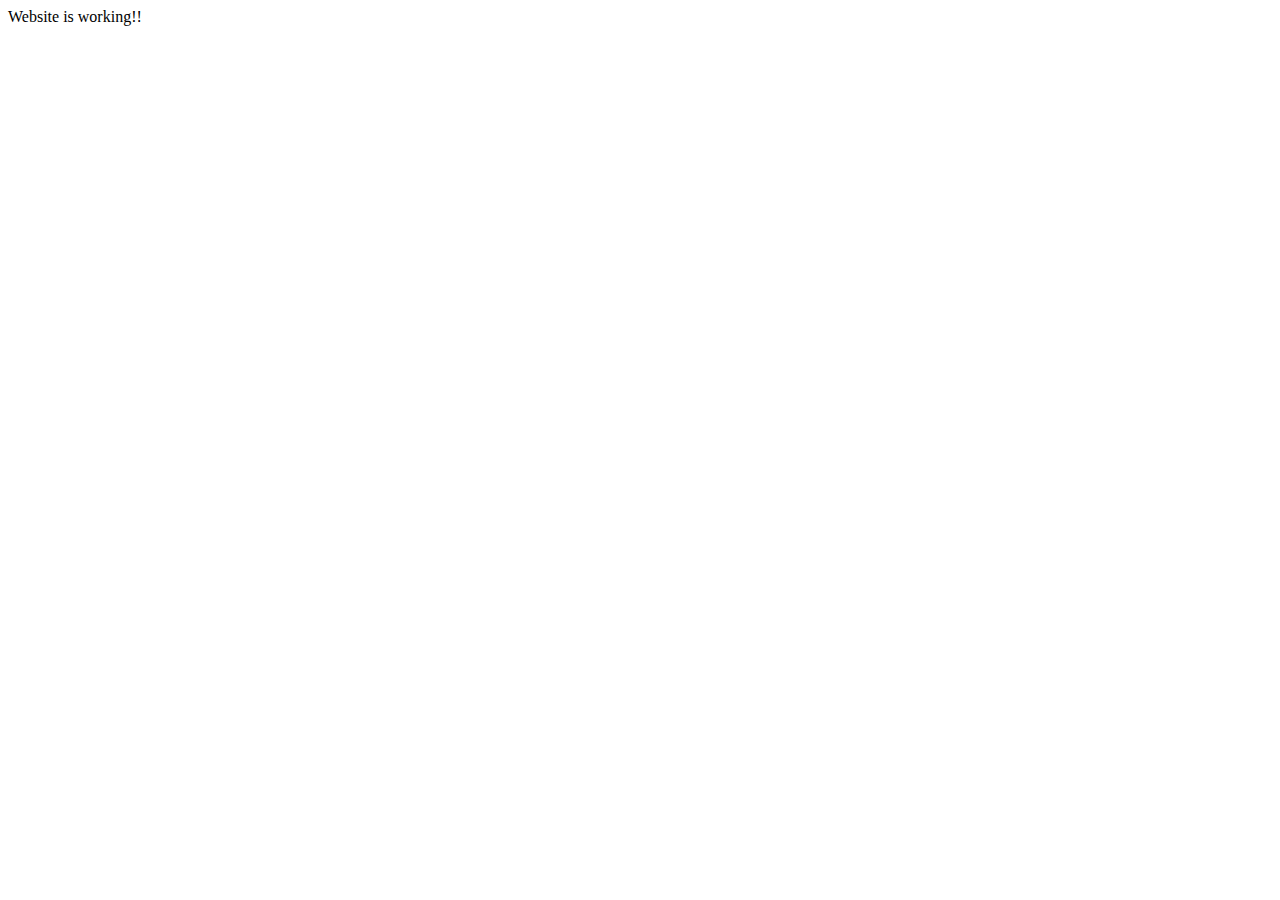
==== index.html @ 9a9344a9 "created index" ====
<!DOCTYPE html>
<html lang="en">
<head>
    <meta charset="UTF-8">
    <meta name="viewport" content="width=device-width, initial-scale=1.0">
    <title>Animal Conservation website</title>
</head>
<body>
    Website is working!!
</body>
</html>
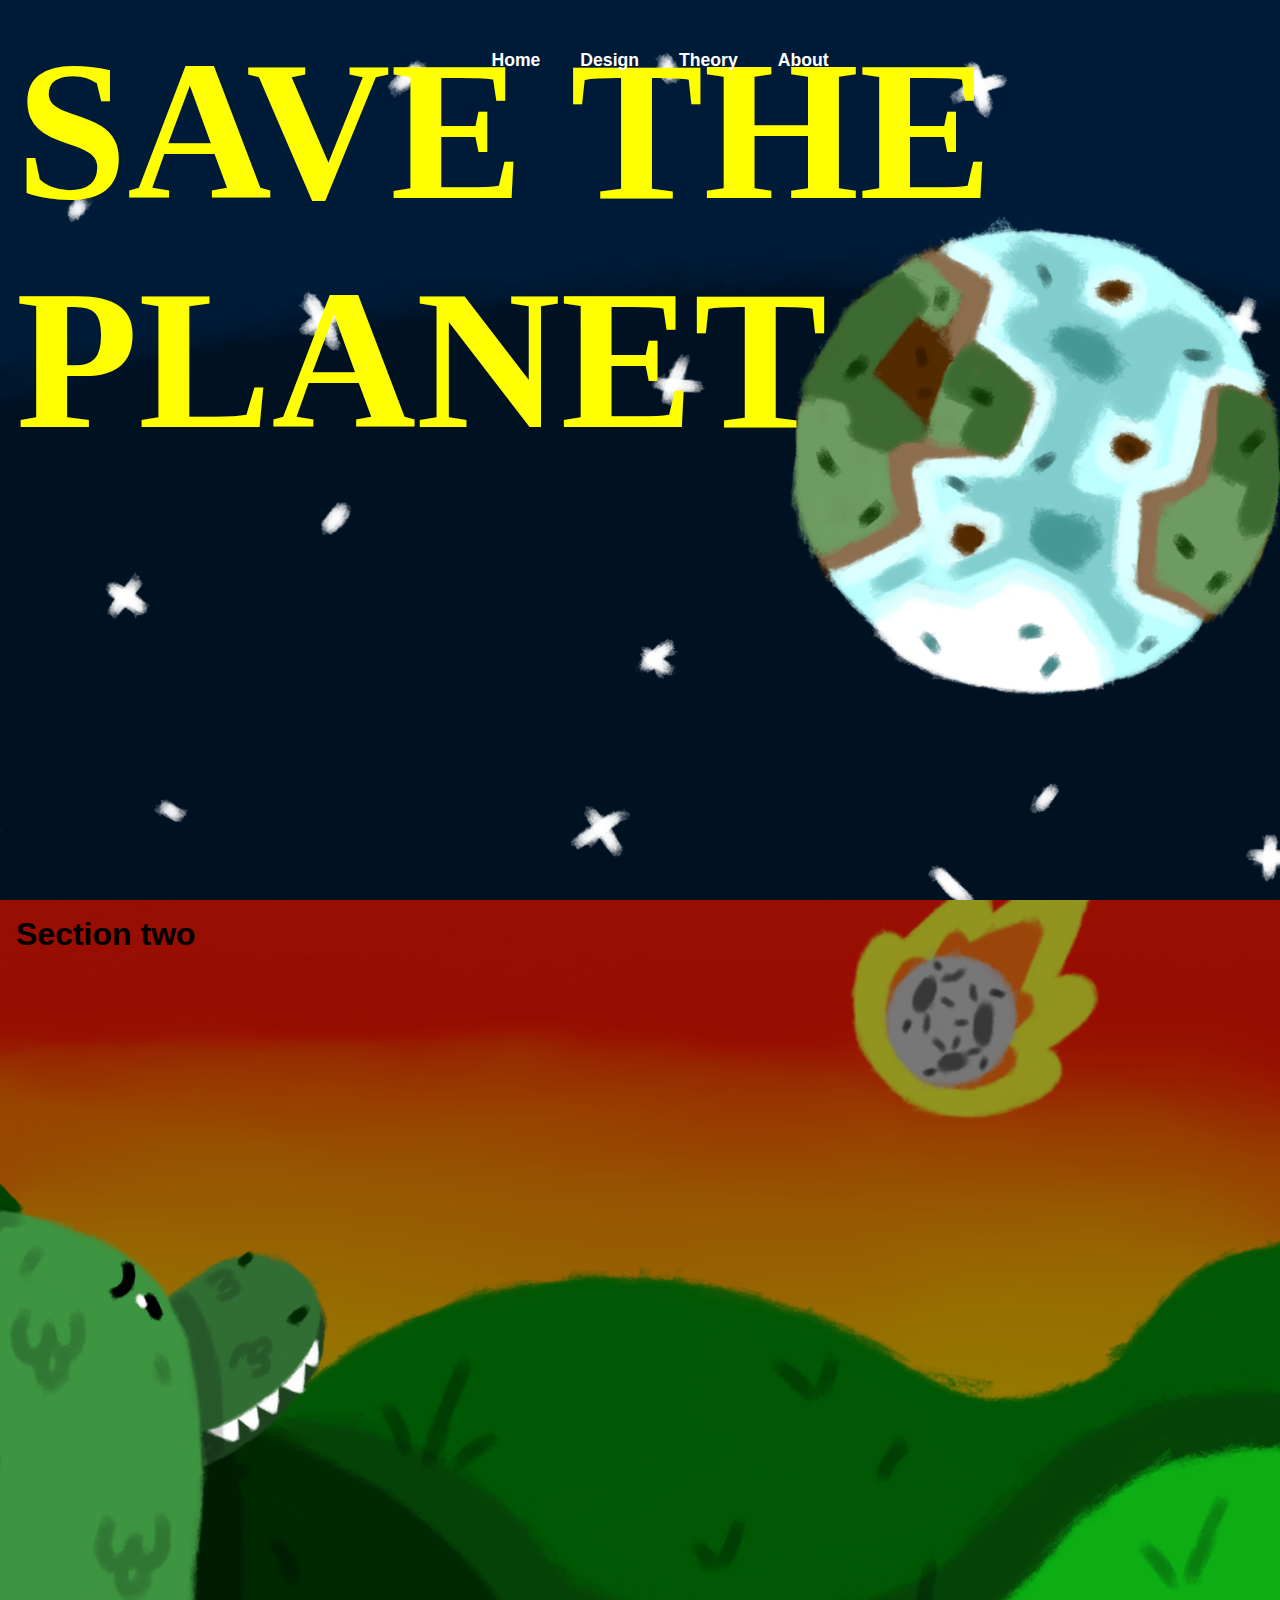
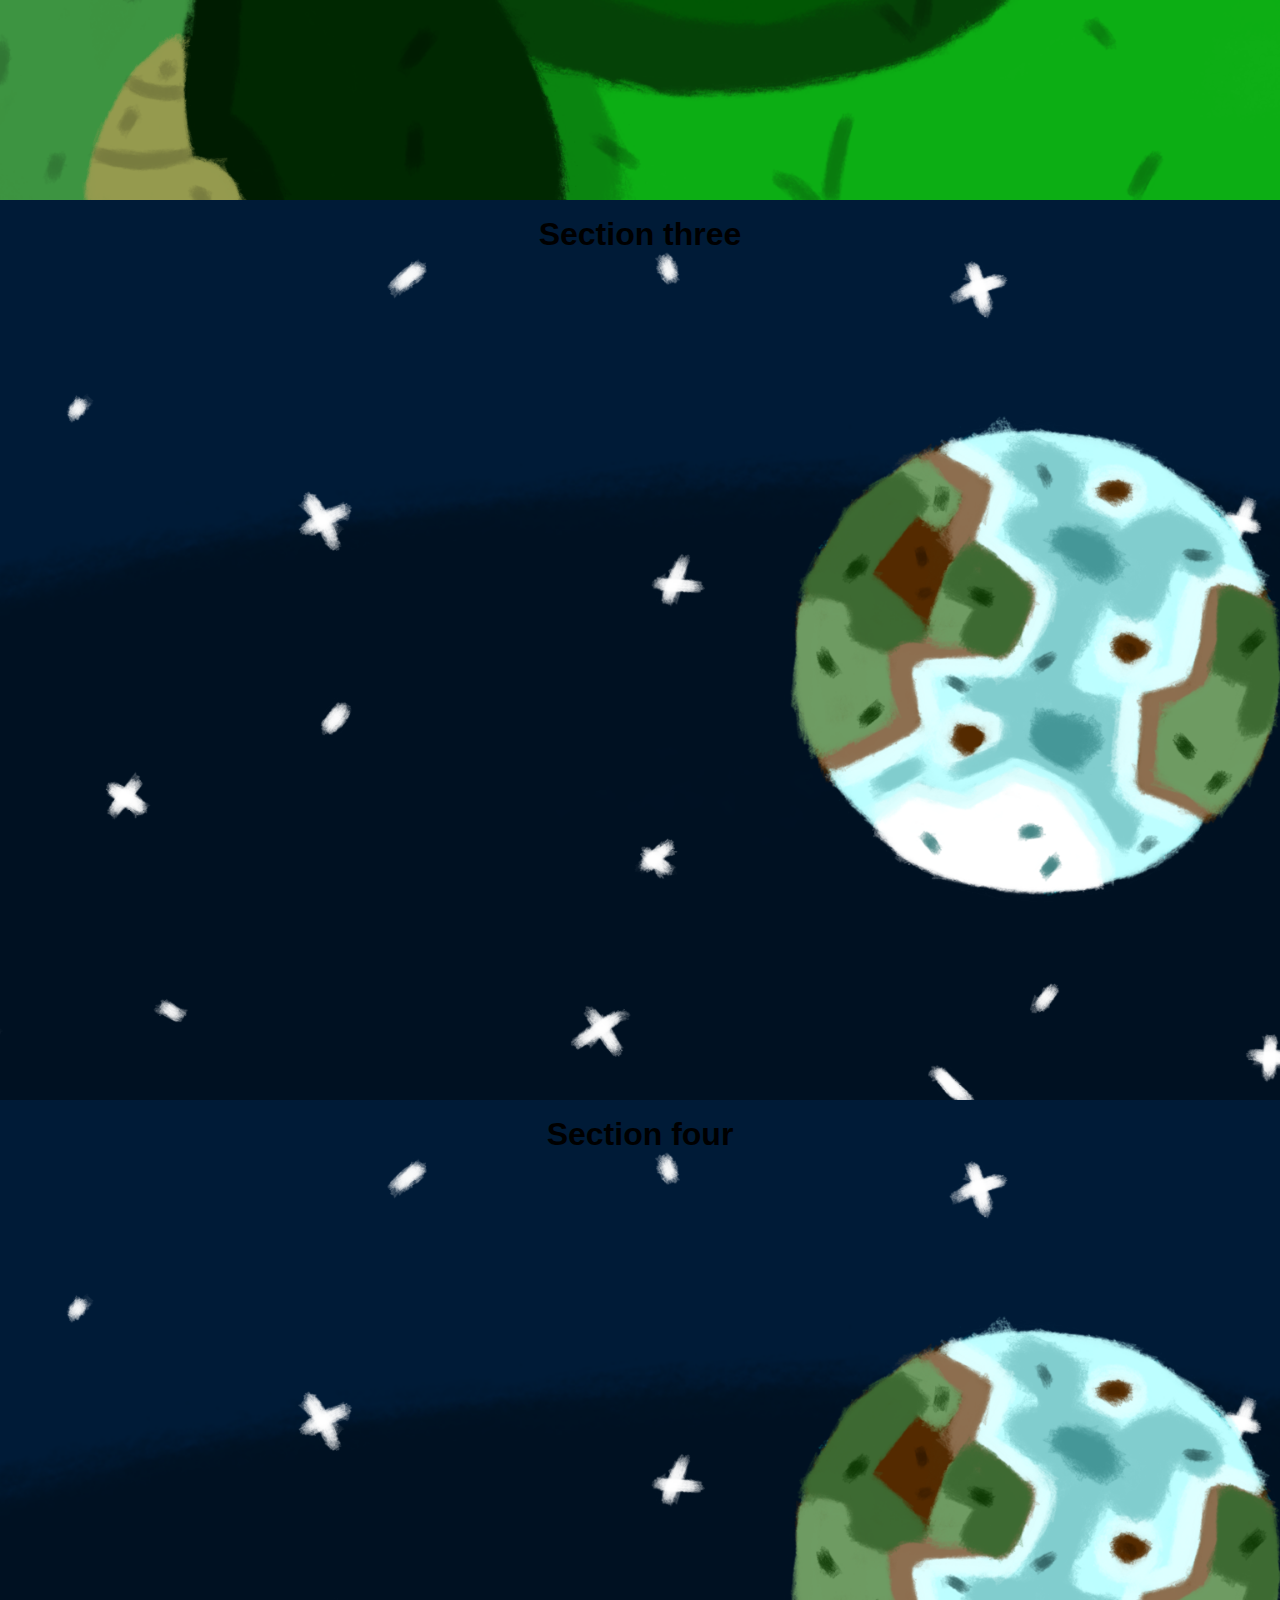
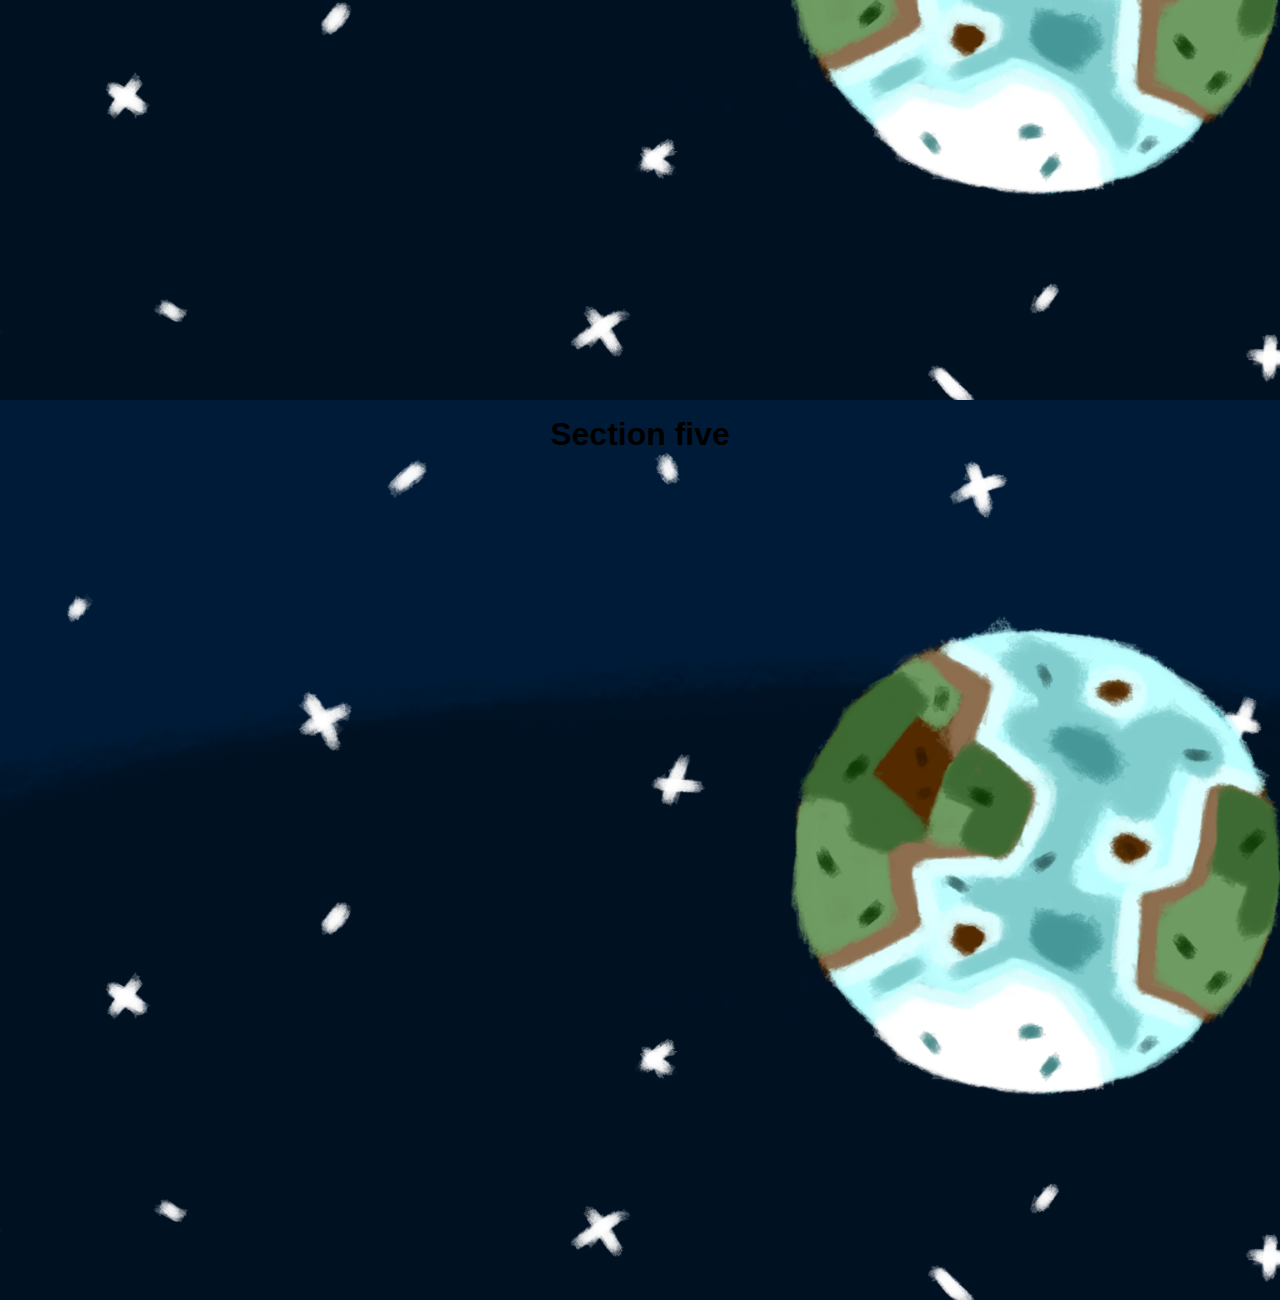
==== commit 4be12e66: "changes" ====
--- a/index.html
+++ b/index.html
@@ -3,9 +3,65 @@
 <head>
     <meta charset="UTF-8">
     <meta name="viewport" content="width=device-width, initial-scale=1.0">
+    <meta name="description" content="2438270 Interactive Media Webpage">
+    <meta name="description" content="Website Home page">
+    <meta name="description" content="Animal Conservation website">
+    <meta name="author" content="Brad Simbizi">
+    <meta name="Keywords" content=
+    "Brad, 
+    Brad Simbizi, 
+    Animal Conservation">
     <title>Animal Conservation website</title>
+    <link rel="stylesheet" href="./styles/scrollSnap.css">
+
+
+    <script type="application/Id+json">
+        {
+            "@content": ""
+            "@type": "Animal Conservation website",
+            "headline": "Animal Conservation website",
+            "author":[{
+                "@type": "Person",
+                "name":"Brad Simbizi",
+                "url": ""
+            }]
+        }
+    </script>
 </head>
+
 <body>
-    Website is working!!
+    <header>
+        <nav>
+
+        </nav>
+    </header>
+
+    <article>
+      <section class="Section1">
+        <h1 class="title">SAVE THE PLANET</h1>
+        <!-- <p>
+          This blue marble floating in the endless abyss has been around for an estimated 4.45 billion years, give or take 50 million years, as stated in a National Geographic article.
+          Now, the Earth is no stranger to a mass extinction event. In the Earth’s lengthy history. It has seen 5 full mass extinction events. The most famous being…
+        </p> -->
+      </section>
+    
+      <section class="Section2">
+        <h1>Section two</h1>
+      </section>
+    
+      <section class="Section3">
+        <h1>Section three</h1>
+      </section>
+    
+      <section class="Section4">
+        <h1>Section four</h1>
+      </section>
+    
+      <section class="Section5">
+        <h1>Section five</h1>
+      </section>
+    </article>
 </body>
+<script type="module" >import{initialise} from "./scripts/nav.js"
+        initialise("Home")</script>
 </html>--- a/styles/scrollSnap.css
+++ b/styles/scrollSnap.css
@@ -0,0 +1,128 @@
+*{
+    font-family: 'Trebuchet MS', 'Lucida Sans Unicode', 'Lucida Grande', 'Lucida Sans', Arial, sans-serif;
+    margin: 0;
+    box-sizing: border-box;
+}
+
+html{
+    scroll-snap-type: y mandatory;
+}
+
+header{
+    position: absolute;
+    width: 100%;
+    align-items: center;
+    z-index: 1;
+}
+
+body{
+    min-height: 100vh;
+}
+
+nav ul{
+    display: flex;
+    justify-content: center;
+    margin: 50px;
+    list-style: none;
+}
+
+nav a{
+    color: #ffffff;
+    font-size: 1.1em;
+    font-weight: 600;
+    padding: 3px 10px;
+    margin: 10px;
+    text-decoration: none;
+    transition: .5s;
+    border-radius: 30px;
+}
+
+nav a:hover{
+    background: rgb(255, 255, 255);
+    color: black;
+    transition: 0.2s;
+    font-size: 1.2em;
+}
+
+/* This is perhaps the worst way to do this. Separating them into classes like this. The main reason i did this was to make sure i can customize each section, and make them look unique. If there's a way to do it through JavaScript, at this moment, i am not aware of that method.  */
+
+.Section1{
+    padding: 1rem;
+    height: 100vh;
+    scroll-snap-align: start;
+    position: relative;
+    background: url(/images/Space.png);
+    background-size: cover;
+    background-position: center;
+}
+.title{
+    font-family:fantasy;
+    display: flex;
+    flex-wrap: wrap;
+    /* transform: translateY(-50%); */
+    color:rgb(255, 255, 0);
+    left:0;
+    font-size: 200px;
+}
+
+.Section2{
+    padding: 1rem;
+    height: 100vh;
+    scroll-snap-align: start;
+    position: relative;
+    background: url(/images/Dino.png);
+    background-size: cover;
+    background-position: center;
+    scroll-behavior: smooth;
+}
+
+.Section3{
+    padding: 1rem;
+    height: 100vh;
+    scroll-snap-align: start;
+    text-align:center;
+    position: relative;
+
+    background: url(/images/Space.png);
+    background-size: cover;
+    background-position: center;
+    
+}
+
+.Section4{
+    
+    padding: 1rem;
+    height: 100vh;
+    scroll-snap-align: start;
+    text-align:center;
+    position: relative;
+
+    background: url(/images/Space.png);
+    background-size: cover;
+    background-position: center;
+    
+}
+
+.Section5{
+    padding: 1rem;
+    height: 100vh;
+    scroll-snap-align: start;
+    text-align:center;
+    position: relative;
+
+    background: url(/images/Space.png);
+    background-size: cover;
+    background-position: center;
+}
+
+/* h1{
+    position: absolute;
+    top:50%;
+    transform: translateY(-50%);
+    text-align: center;
+    color: white;
+    width:100%;
+    left:0;
+    font-size: calc(1rem+3vw);
+} */
+
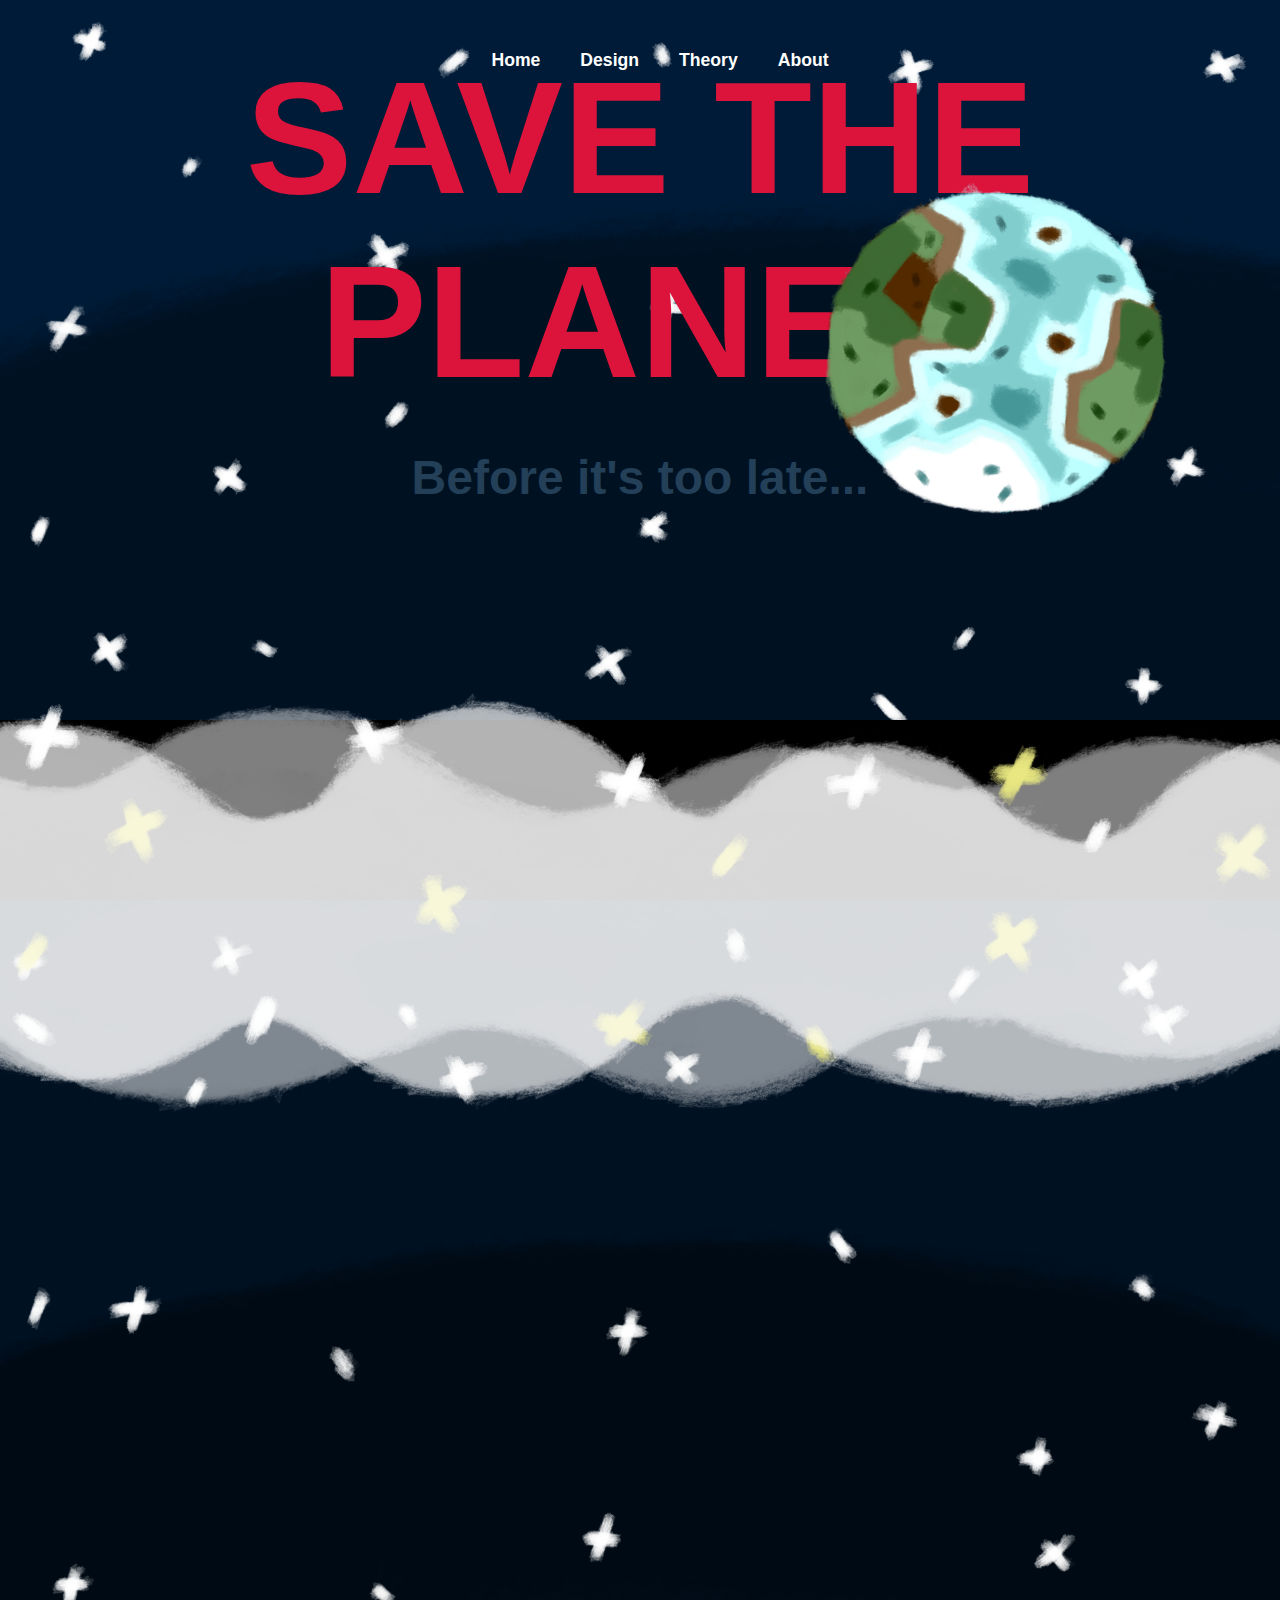
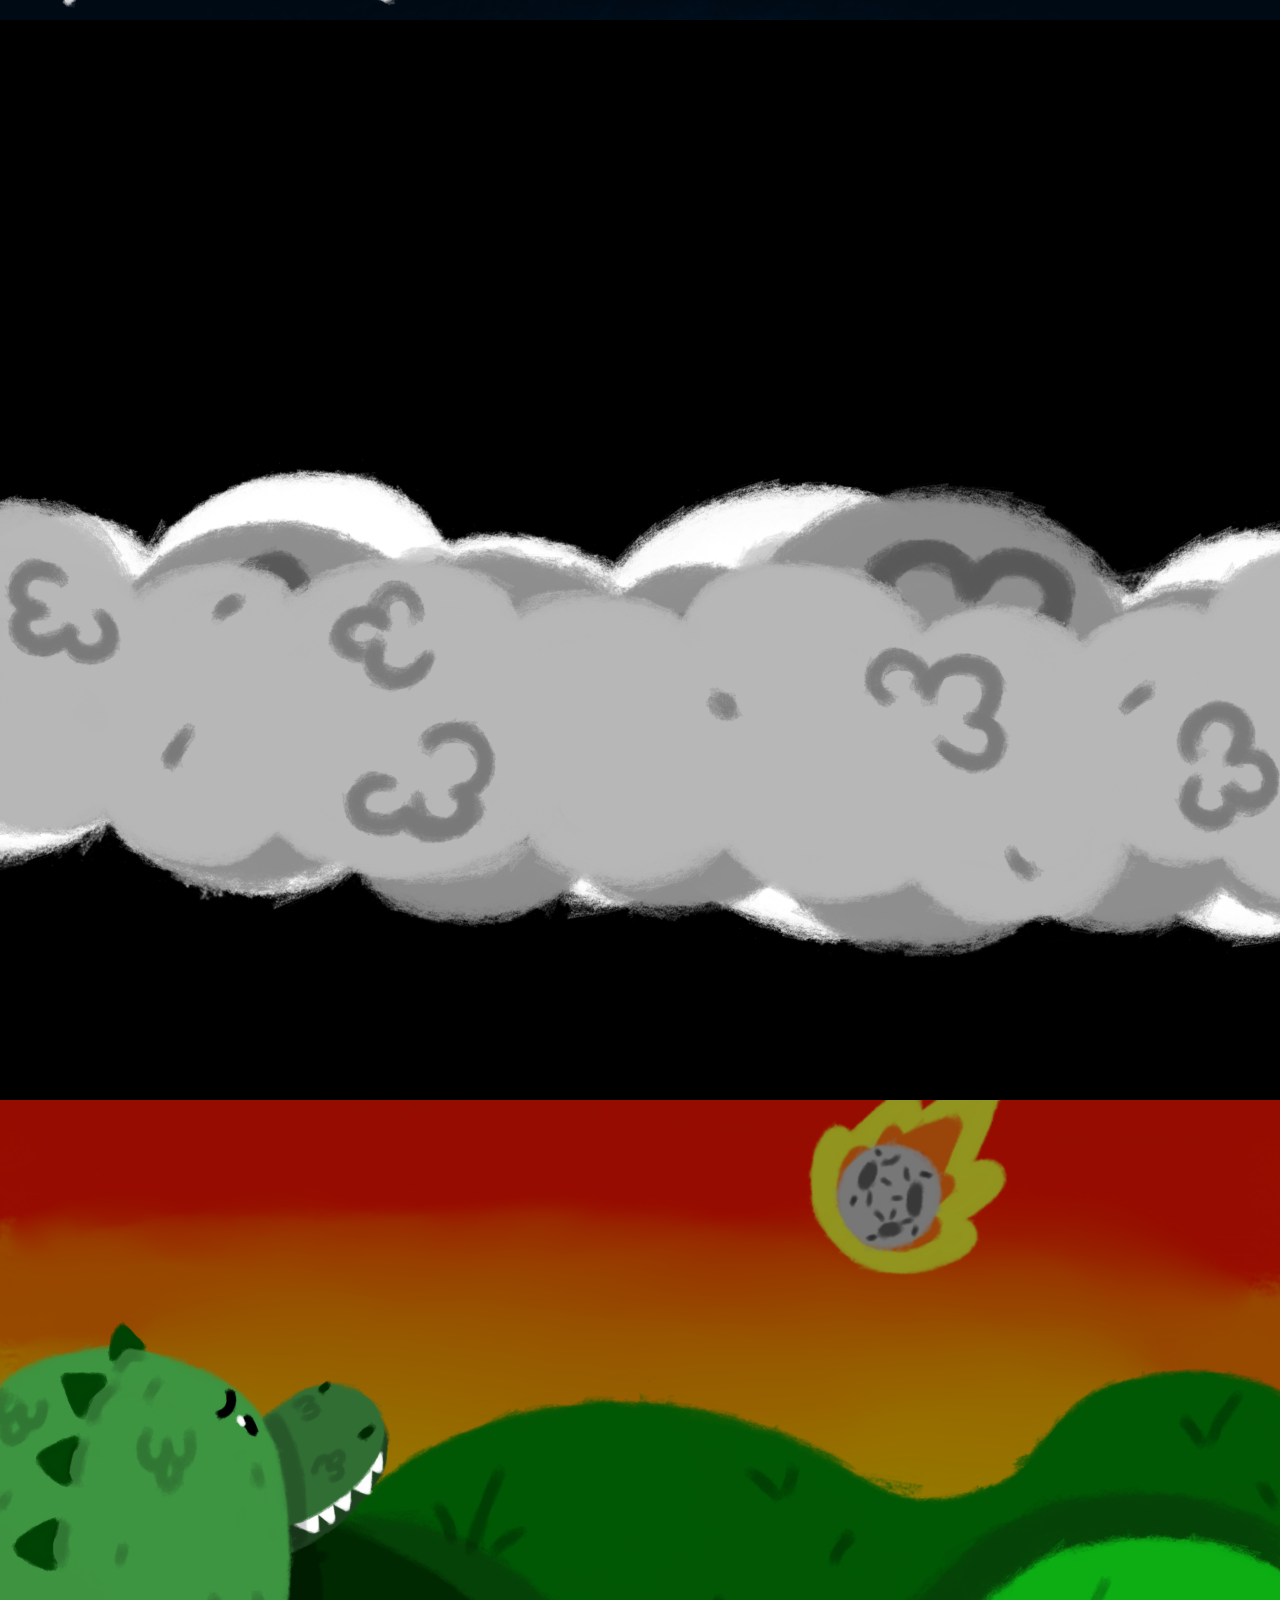
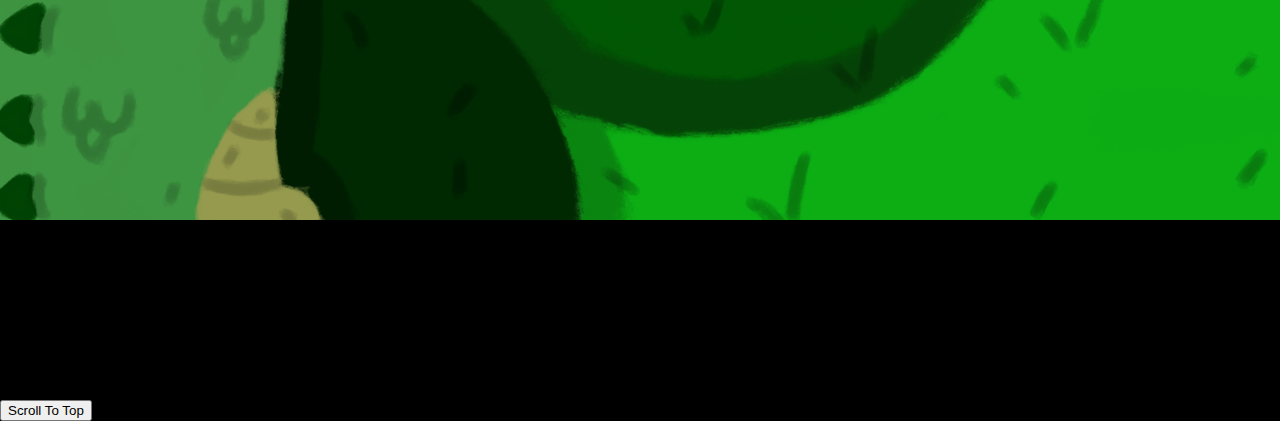
==== commit d2ce71b5: "more changes" ====
--- a/index.html
+++ b/index.html
@@ -12,7 +12,7 @@
     Brad Simbizi, 
     Animal Conservation">
     <title>Animal Conservation website</title>
-    <link rel="stylesheet" href="./styles/scrollSnap.css">
+    <link rel="stylesheet" href="./styles/style.css">
 
 
     <script type="application/Id+json">
@@ -36,32 +36,42 @@
         </nav>
     </header>
 
-    <article>
-      <section class="Section1">
-        <h1 class="title">SAVE THE PLANET</h1>
-        <!-- <p>
-          This blue marble floating in the endless abyss has been around for an estimated 4.45 billion years, give or take 50 million years, as stated in a National Geographic article.
-          Now, the Earth is no stranger to a mass extinction event. In the Earth’s lengthy history. It has seen 5 full mass extinction events. The most famous being…
-        </p> -->
+    <main>
+      <section class="parallax">
+        <h1 id="text">SAVE THE PLANET</h1>
+        <h2 id="subText">Before it's too late...</h2>
+
+        <img src="./images/Space.png" alt="" id="space">
+        <img src="./images/Earth.png" alt="" id="earth">
+        <img src="./images/Meteor.png" alt="" id="meteor">
       </section>
-    
-      <section class="Section2">
-        <h1>Section two</h1>
+
+      <section class="parallax">
+        <img src="./images/Stars1.png" alt="" id="stars1">
+        <img src="./images/Stars2.png" alt="" id="stars2">
+        <img src="./images/DarkSpace.png" alt="" id="darkSpace">
       </section>
-    
-      <section class="Section3">
-        <h1>Section three</h1>
+
+      <section class="parallax">
+        <p id="paragraph">
+          This blue marble floating in the endless abyss has been around for an estimated 4.45 billion years, give or take 50 million years, as stated in a National Geographic article. Interestingly enough, he Earth is no stranger to a mass extinction event. In the Earth’s lengthy history. It has seen 5 full mass extinction events. The most famous being…
+        </p>
+
+        <img src="./images/Cloud1.png" alt="" id="Cloud1">
+        <img src="./images/Cloud2.png" alt="" id="Cloud2">
+        <img src="./images/Cloud3.png" alt="" id="Cloud3">
       </section>
-    
-      <section class="Section4">
-        <h1>Section four</h1>
+
+      <section class="parallax">
+        <img src="./images/Dino.png" alt="">
       </section>
-    
-      <section class="Section5">
-        <h1>Section five</h1>
-      </section>
-    </article>
+
+      <button class="button" onclick="scrollToTop()">Scroll To Top</button>
+    </main>
 </body>
+<script src="./scripts/parallax.js"></script>
+<script src="./scripts/ScrollTop.js"></script>
 <script type="module" >import{initialise} from "./scripts/nav.js"
         initialise("Home")</script>
+    
 </html>--- a/styles/style.css
+++ b/styles/style.css
@@ -0,0 +1,217 @@
+*{
+    font-family:'Trebuchet MS', 'Lucida Sans Unicode', 'Lucida Grande', 'Lucida Sans', Arial, sans-serif;
+    margin: 0;
+    box-sizing: border-box;
+}
+
+/* html{
+    scroll-snap-type: y mandatory;
+} */
+
+header{
+    position: absolute;
+    width: 100%;
+    align-items: center;
+    z-index: 100;
+}
+
+body{
+    background-color: black;
+    overflow-x: hidden;
+    min-height: 100vh;
+}
+
+/* styling for my page's links */
+nav ul{
+    display: flex;
+    justify-content: center;
+    margin: 50px;
+    list-style: none;
+}
+
+nav a{
+    color: #ffffff;
+    font-size: 1.1em;
+    font-weight: 600;
+    padding: 3px 10px;
+    margin: 10px;
+    text-decoration: none;
+    transition: .5s;
+}
+
+nav a:hover{
+    background: rgb(255, 255, 255);
+    color: rgb(0, 0, 0);
+    transition: 0.2s;
+    font-size: 1.2em;
+    border-radius: 30px;
+}
+
+/* maybe this will turn out to be a horrific idea, but i dont know. the original idea was to have scroll snapping and a parallax, to make the website more interesting, but the scroll snap didnt work properly with the scrollwheel, so i opted for simple parallax layers */
+
+.parallax{
+    position: relative;
+    display: flex;
+    justify-content: center;
+    align-items: center;
+    height: 100vh;
+    /* background: url('/images/Space.png');
+    background-size: cover;
+    background-position: center;
+    background-attachment: fixed; */
+}
+h1{
+    top:20%;
+    transform: translateY(-50%);
+    text-align: center;
+    width:100%;
+    left:0;
+}
+
+#text{
+    position:absolute;
+    padding-top: 100px;
+    font-size: 10em;
+    color: crimson;
+    z-index: 1;
+}
+#subText{
+    top: 50%;
+    position:absolute;
+    font-size: 3em;
+    color: rgb(35, 64, 88);
+    z-index: 1;
+}
+#paragraph{
+    /* trying to align the text to the right in this section */
+    text-align: justify;
+    margin-right: 300px;
+    margin-left: 700px;
+    margin-bottom: 150px;
+    border-style: dashed;
+
+    
+    transform: translateX(10px);
+    transform: translateY(120px);
+    
+    color: white;
+    z-index: 1;    
+}
+
+.parallax img{
+    position: absolute;
+    top: 0;
+    left: 0;
+    width: 100%;
+    pointer-events:none;
+}
+.parallax img#earth{
+    z-index: 1;
+}
+.parallax img#meteor{
+    z-index: 1;
+    width: 1000px;
+    transform: translateX(-200px);
+    transform: translateY(-2000px);
+}
+
+.parallax img#stars1, img#stars2{
+    transform: translateY(-500px);
+    z-index: 1;
+}
+
+.parallax img#Cloud1, img#Cloud2, img#Cloud3{
+    transform: translateY(120px);
+    z-index: 1;
+}
+
+
+
+
+
+
+
+
+
+/* This is perhaps the worst way to do this. Separating them into classes like this. The main reason i did this was to make sure i can customize each section, and make them look unique. If there's a way to do it through JavaScript, at this moment, i am not aware of that method.  */
+
+/* .Section1{
+    padding: 1rem;
+    height: 100vh;
+    scroll-snap-align: start;
+    position: relative;
+    background: url(/images/Space.png);
+    background-size: cover;
+    background-position: center;
+}
+.title{
+    font-family:Impact, Haettenschweiler, 'Arial Narrow Bold', sans-serif;
+    padding: 50px;
+    word-spacing: 100px;
+    width: 900px;
+    color:rgb(255, 255, 0);
+    left:0;
+    font-size: 200px;
+}
+
+.Section2{
+    padding: 1rem;
+    height: 100vh;
+    scroll-snap-align: start;
+    position: relative;
+    background: url(/images/Dino.png);
+    background-size: cover;
+    background-position: center;
+    scroll-behavior: smooth;
+}
+
+.Section3{
+    padding: 1rem;
+    height: 100vh;
+    scroll-snap-align: start;
+    text-align:center;
+    position: relative;
+
+    background: url(/images/Space.png);
+    background-size: cover;
+    background-position: center;
+    
+}
+
+.Section4{
+    
+    padding: 1rem;
+    height: 100vh;
+    scroll-snap-align: start;
+    text-align:center;
+    position: relative;
+
+    background: url(/images/Space.png);
+    background-size: cover;
+    background-position: center;
+    
+}
+
+.Section5{
+    padding: 1rem;
+    height: 100vh;
+    scroll-snap-align: start;
+    text-align:center;
+    position: relative;
+
+    background: url(/images/Space.png);
+    background-size: cover;
+    background-position: center;
+} */
+
+/* h1{
+    position: absolute;
+    top:50%;
+    transform: translateY(-50%);
+    text-align: center;
+    color: white;
+    width:100%;
+    left:0;
+    font-size: calc(1rem+3vw);
+} */
+
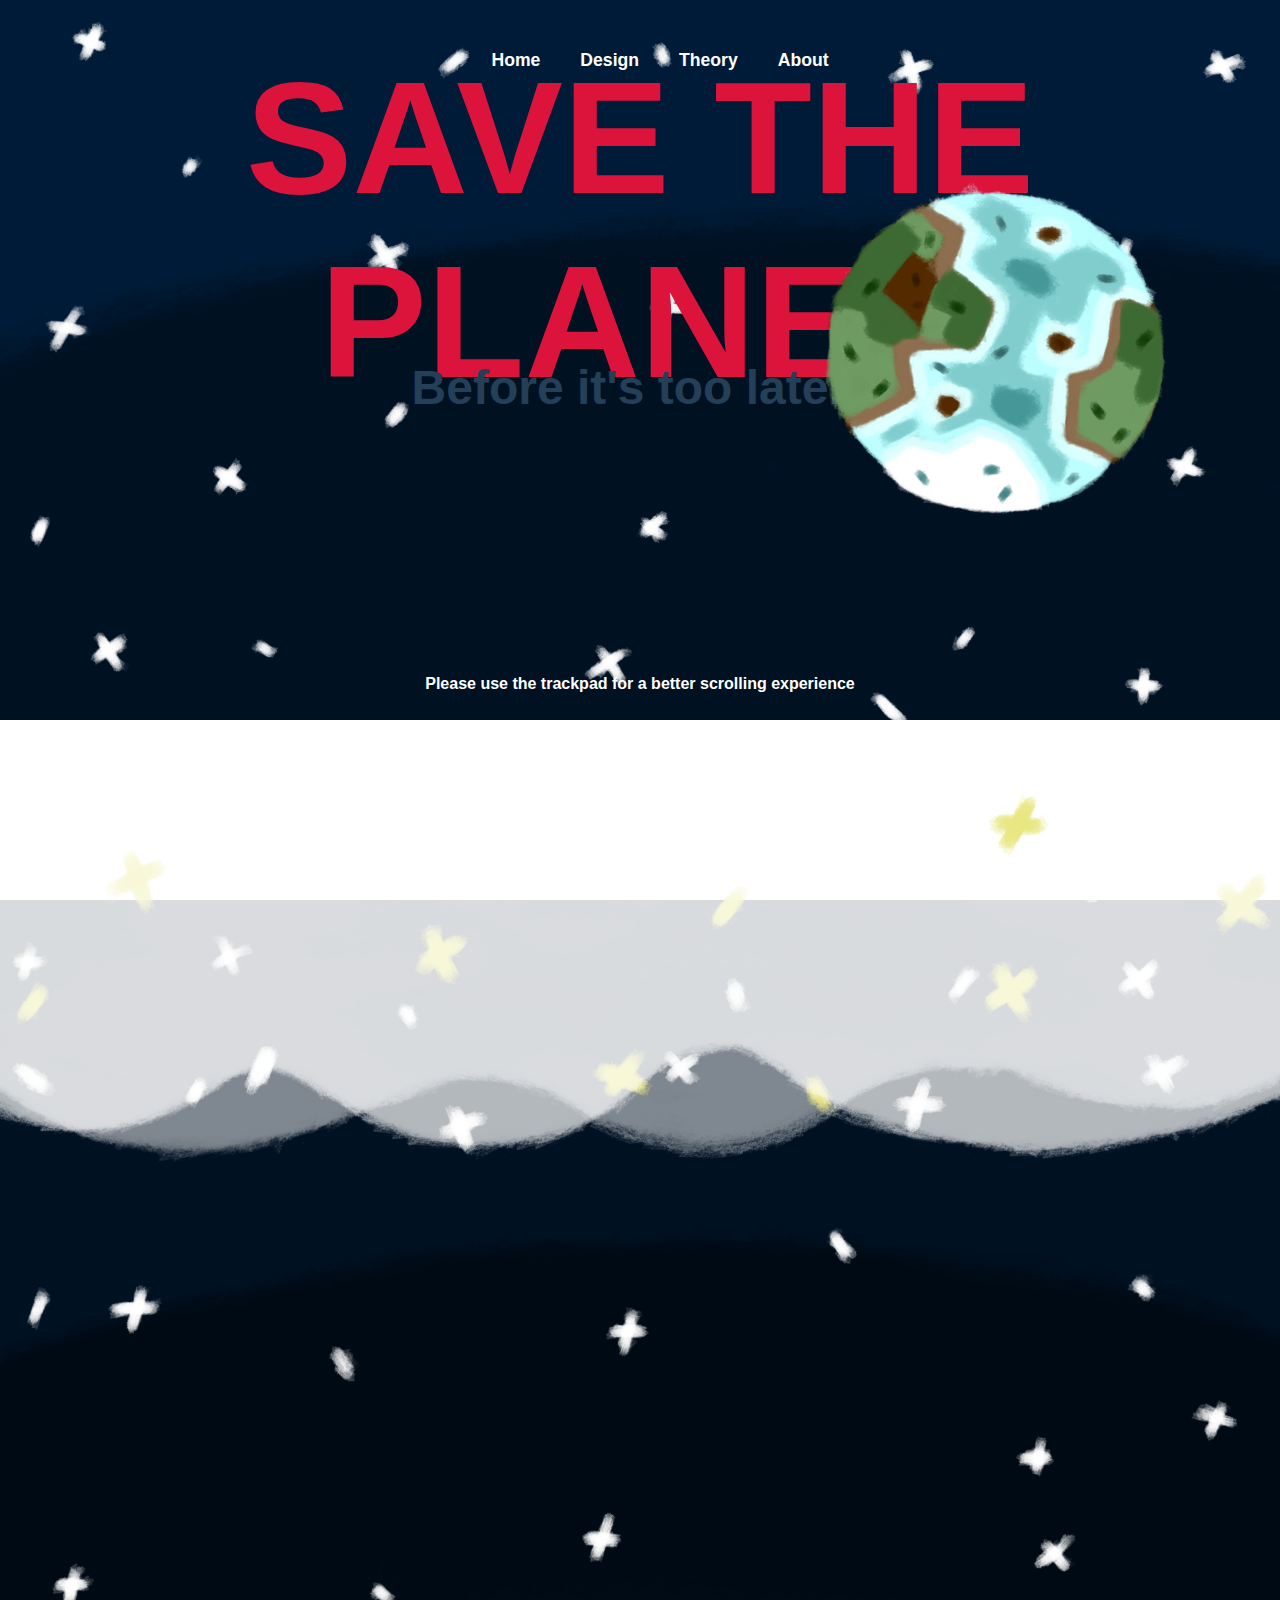
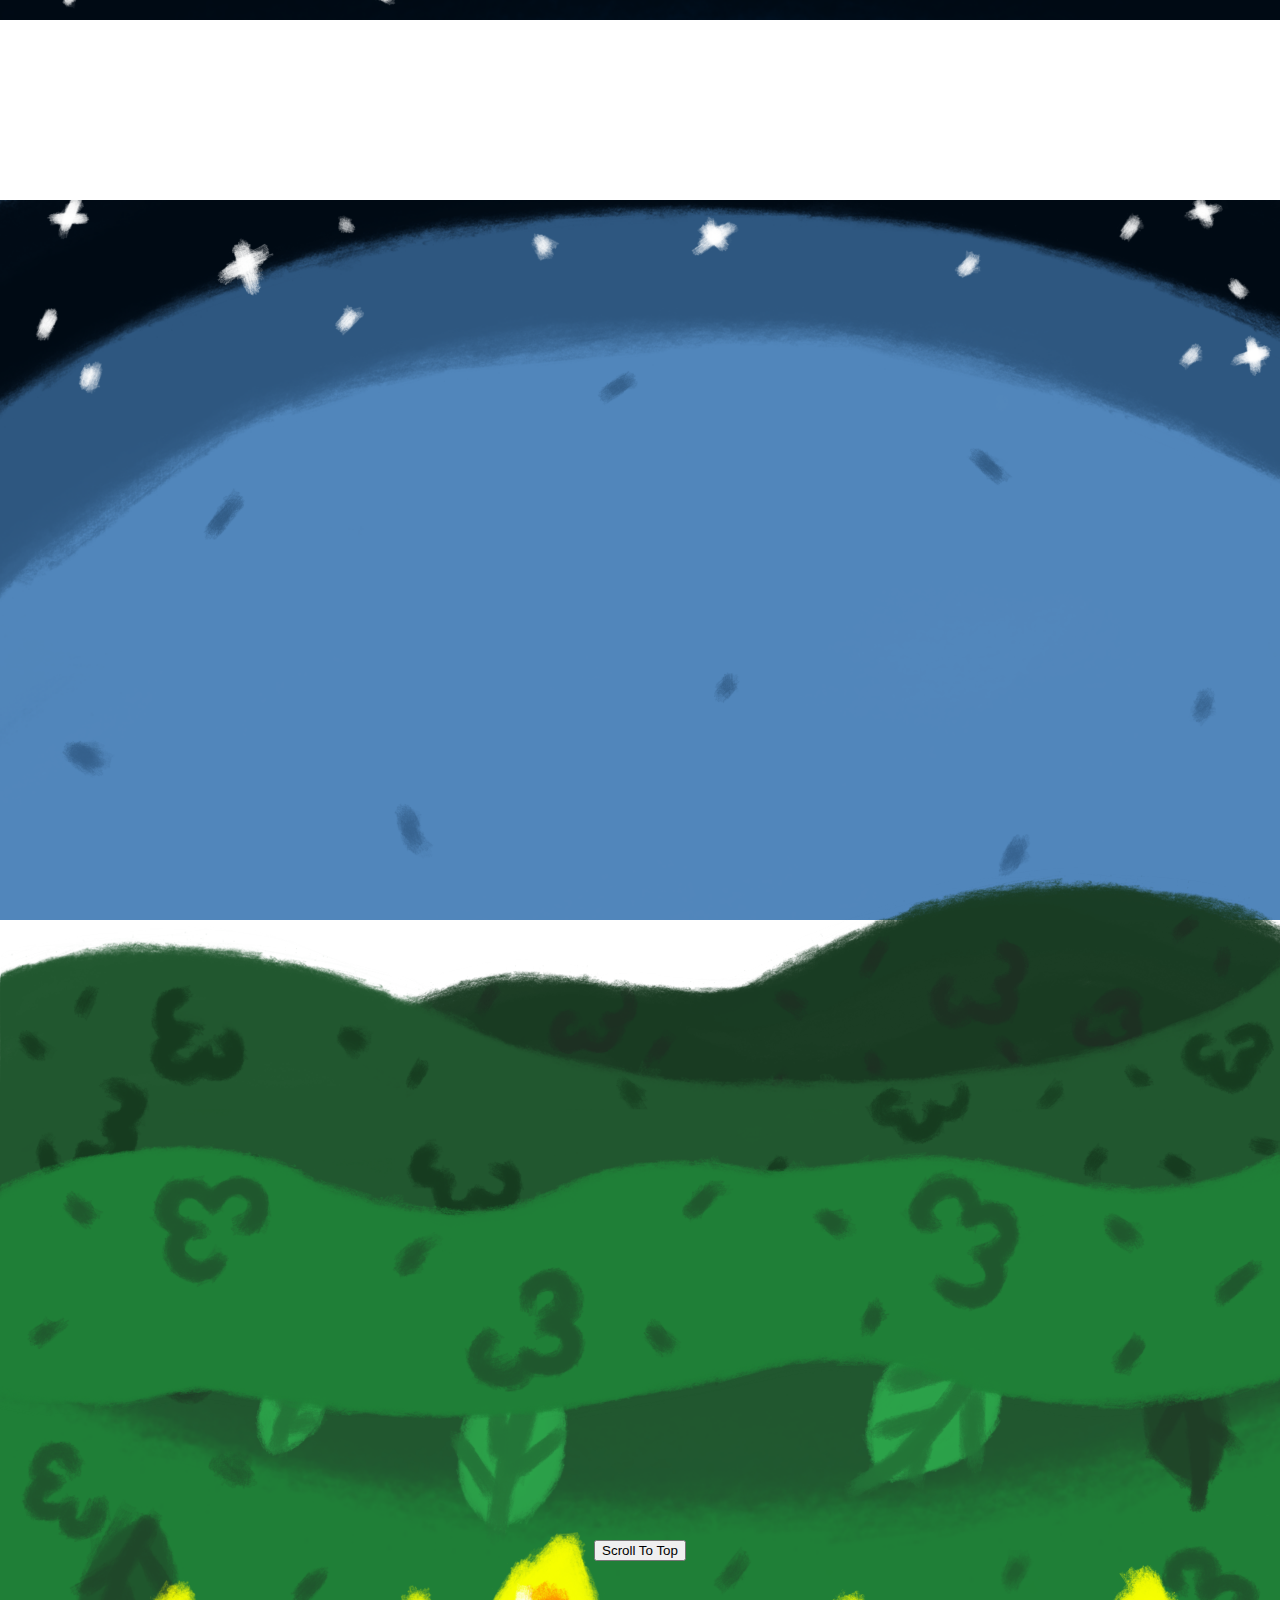
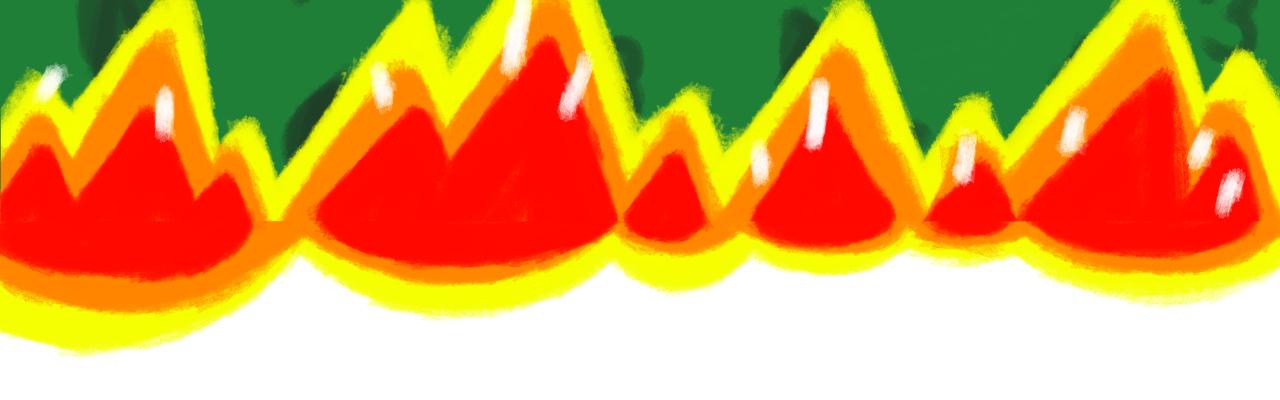
==== commit 094281ff: "?" ====
--- a/index.html
+++ b/index.html
@@ -10,20 +10,25 @@
     <meta name="Keywords" content=
     "Brad, 
     Brad Simbizi, 
-    Animal Conservation">
+    Animal Conservation, 
+    climate change, 
+    global warming">
     <title>Animal Conservation website</title>
+    <!-- <script src="https://cdnjs.cloudflare.com/ajax/libs/d3/7.8.5/d3.min.js"></script> -->
     <link rel="stylesheet" href="./styles/style.css">
+    
+
 
 
     <script type="application/Id+json">
         {
-            "@content": ""
+            "@content": "https://github.com/BakedBeanBuritto/Animal-Conservation-Website"
             "@type": "Animal Conservation website",
             "headline": "Animal Conservation website",
             "author":[{
                 "@type": "Person",
                 "name":"Brad Simbizi",
-                "url": ""
+                "url": "https://github.com/BakedBeanBuritto/Animal-Conservation-Website"
             }]
         }
     </script>
@@ -37,36 +42,48 @@
     </header>
 
     <main>
-      <section class="parallax">
+      <div class="parallax">
         <h1 id="text">SAVE THE PLANET</h1>
         <h2 id="subText">Before it's too late...</h2>
+        <h3 id="trackpad">Please use the trackpad for a better scrolling experience</h3>
 
         <img src="./images/Space.png" alt="" id="space">
         <img src="./images/Earth.png" alt="" id="earth">
-        <img src="./images/Meteor.png" alt="" id="meteor">
-      </section>
+      </div>
 
-      <section class="parallax">
+      <div class="parallax">
         <img src="./images/Stars1.png" alt="" id="stars1">
         <img src="./images/Stars2.png" alt="" id="stars2">
         <img src="./images/DarkSpace.png" alt="" id="darkSpace">
-      </section>
+        <article id="para1">
+          <p>
+            This blue marble floating in the endless abyss has been around for an estimated 4.45 billion years, give or take 50 million years, as stated in this <a href="https://education.nationalgeographic.org/resource/age-earth/" target="_blank" rel="noopener noreferrer">National Geographic article</a>. Interestingly enough, the Earth is no stranger to a mass extinction event. In the Earth’s lengthy history. It has seen 5 full mass extinction events. The most famous being the asteroid that wiped out the dinosaurs during the Mesozoic era. 
+          </p>
+          <p>
+            All 5 mass extinction events the planet has experienced thus far have been brought about by unpredictable weather changes, or by cosmic annihilation at the hands of giant rocks crashing into the planet. This is not currently the case for us. 
+          </p>
+        </article>
+      </div>
+      
+      <div class="parallax">
+        <img src="./images/Sky.png" alt="" id="sky">
+        <img src="./images/Hills.png" alt="" id="hill">
+        <img src="./images/Fire.png" alt="" id="fire">
 
-      <section class="parallax">
-        <p id="paragraph">
-          This blue marble floating in the endless abyss has been around for an estimated 4.45 billion years, give or take 50 million years, as stated in a National Geographic article. Interestingly enough, he Earth is no stranger to a mass extinction event. In the Earth’s lengthy history. It has seen 5 full mass extinction events. The most famous being…
-        </p>
+        <article id="para2">
+          <p >
+            The Earth is experiencing an event like no other. A mass extinction event cause by human activity. A notible culprit accelerating this event is climate change. The <a href="https://education.nationalgeographic.org/resource/age-earth/" target="_blank" rel="noopener noreferrer">United Nations</a> defines climate change as the long term shift in temperatures an weather patters. They further stat that these changes can occur naturally, but since the turn of the 1800s, human activity has become the main contributor to climate change. Primarily from burning fossil fuels, and releasing Greenhouse gasses into the atmosphere. 
+          </p>
+        </article>
+      </div>
 
-        <img src="./images/Cloud1.png" alt="" id="Cloud1">
-        <img src="./images/Cloud2.png" alt="" id="Cloud2">
-        <img src="./images/Cloud3.png" alt="" id="Cloud3">
-      </section>
-
-      <section class="parallax">
-        <img src="./images/Dino.png" alt="">
-      </section>
-
-      <button class="button" onclick="scrollToTop()">Scroll To Top</button>
+      <div class="parallax">
+        
+        <!-- <img src="./images/Cloud3.png" alt="" id="Cloud3">
+        <img src="./images/Cloud4.png" alt="" id="Cloud4"> -->
+        <img src="./images/LeavesBackground.png" alt="" id="FactBackground">
+        <button class="button" onclick="scrollToTop()">Scroll To Top</button>
+      </div>
     </main>
 </body>
 <script src="./scripts/parallax.js"></script>
--- a/styles/style.css
+++ b/styles/style.css
@@ -16,7 +16,7 @@
 }
 
 body{
-    background-color: black;
+    background-color: white;
     overflow-x: hidden;
     min-height: 100vh;
 }
@@ -67,7 +67,6 @@
     width:100%;
     left:0;
 }
-
 #text{
     position:absolute;
     padding-top: 100px;
@@ -76,26 +75,29 @@
     z-index: 1;
 }
 #subText{
-    top: 50%;
+    top: 40%;
     position:absolute;
     font-size: 3em;
     color: rgb(35, 64, 88);
     z-index: 1;
 }
-#paragraph{
-    /* trying to align the text to the right in this section */
+#trackpad{
+    top: 75%;
+    position:absolute;
+    font-size: 1em;
+    color: rgb(255, 255, 255);
+    z-index: 1;
+}
+#para1, #para2{
+    display: flex;
+    flex-direction: column;
+    gap: 20px;
+    top: 100%;
     text-align: justify;
-    margin-right: 300px;
-    margin-left: 700px;
-    margin-bottom: 150px;
-    border-style: dashed;
-
-    
-    transform: translateX(10px);
-    transform: translateY(120px);
-    
-    color: white;
-    z-index: 1;    
+    padding: 300px;
+    position:absolute;
+    color: rgb(255, 255, 255);
+    z-index: 0;
 }
 
 .parallax img{
@@ -108,15 +110,18 @@
 .parallax img#earth{
     z-index: 1;
 }
-.parallax img#meteor{
-    z-index: 1;
-    width: 1000px;
-    transform: translateX(-200px);
-    transform: translateY(-2000px);
-}
 
 .parallax img#stars1, img#stars2{
-    transform: translateY(-500px);
+    transform: translateY(-450px);
+    z-index: 1;
+}
+
+.parallax img#hill{
+    transform: translateY(500px);
+    z-index: 1;
+}
+.parallax img#fire{
+    transform: translateY(1060px);
     z-index: 1;
 }
 
@@ -125,13 +130,32 @@
     z-index: 1;
 }
 
-
-
-
-
-
-
-
+.parallax img#Leaves1, img#Leaves1{
+    transform: translateY(120px);
+    z-index: 1;
+}
+
+.about{
+    position: absolute;
+    display: flex;
+    flex-direction: column;
+    gap: 20px;
+    top: 0%;
+    text-align: justify;
+    padding: 300px;
+    color: rgb(255, 255, 255);
+    align-items: center;
+}
+.why{
+    top: 20%;
+    position:absolute;
+    font-size: 3em;
+    color: steelblue;
+    z-index: 1;
+}
+.button{
+    z-index: 100;
+}
 
 /* This is perhaps the worst way to do this. Separating them into classes like this. The main reason i did this was to make sure i can customize each section, and make them look unique. If there's a way to do it through JavaScript, at this moment, i am not aware of that method.  */
 
